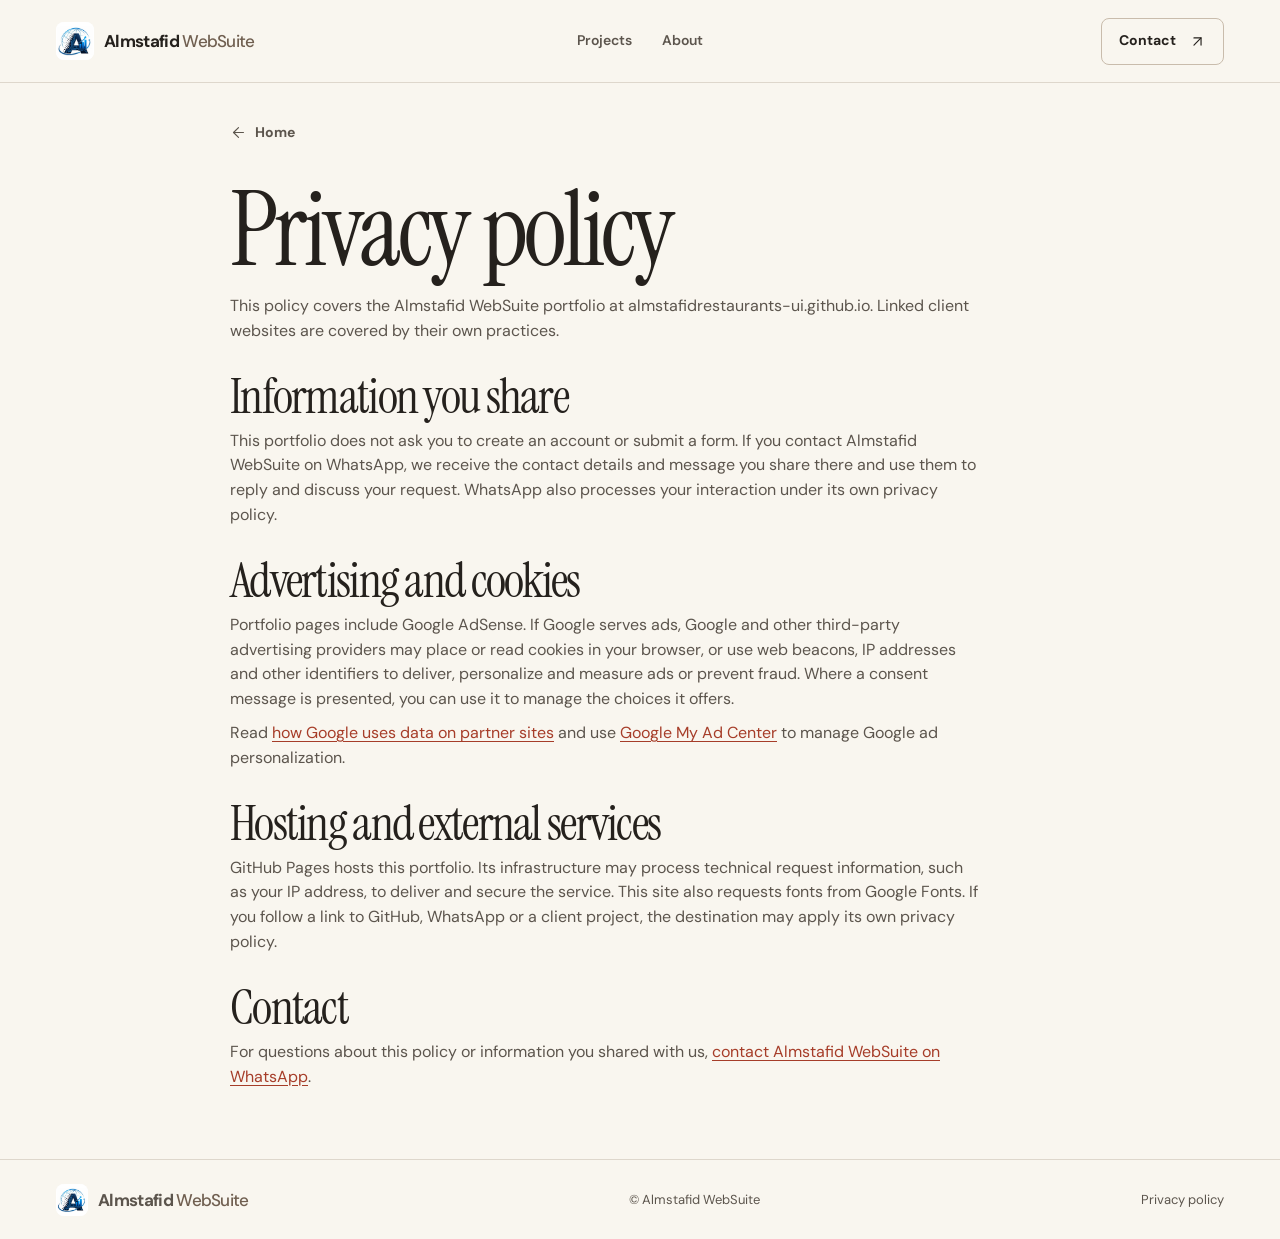
==== privacy.html @ ebfd68f0 "UPDATE" ====
<!doctype html>
<html lang="en">
<head>
  <meta charset="utf-8">
  <meta name="viewport" content="width=device-width, initial-scale=1">
  <title>Privacy policy | Almstafid WebSuite</title>
  <meta name="description" content="How the Almstafid WebSuite portfolio handles contact information, advertising and third-party services.">
  <meta name="theme-color" content="#f9f6ef">
  <link rel="canonical" href="https://almstafidrestaurants-ui.github.io/privacy.html">
  <meta property="og:title" content="Privacy policy | Almstafid WebSuite">
  <meta property="og:description" content="How the Almstafid WebSuite portfolio handles contact information, advertising and third-party services.">
  <meta property="og:image" content="https://almstafidrestaurants-ui.github.io/assets/jabal.webp">
  <link rel="icon" href="assets/logo.webp" type="image/webp">
  <link rel="preconnect" href="https://fonts.googleapis.com">
  <link rel="preconnect" href="https://fonts.gstatic.com" crossorigin>
  <link href="https://fonts.googleapis.com/css2?family=DM+Sans:wght@400;500;600;700&family=Instrument+Serif:ital@0;1&display=swap" rel="stylesheet">
  <link rel="stylesheet" href="assets/site.css">
  
</head>
<body>
<a class="skip" href="#main">Skip to content</a>
<header class="header"><div class="wrap head-inner">
  <a class="brand" href="index.html"><img src="assets/logo.webp" width="38" height="38" alt=""><span>Almstafid <strong>WebSuite</strong></span></a>
  <nav aria-label="Main navigation"><a href="index.html#work">Projects</a><a href="index.html#about">About</a></nav>
  <a class="button outline head-contact" href="index.html#contact">Contact <svg viewBox="0 0 24 24" width="22" height="22" fill="none" stroke="currentColor" stroke-width="1.65" stroke-linecap="round" stroke-linejoin="round" aria-hidden="true"><path d="M7 7h10v10"></path><path d="M7 17 17 7"></path></svg></a>
</div></header>
<main id="main">
<article class="policy wrap"><a class="back text-link" href="index.html"><svg viewBox="0 0 24 24" width="22" height="22" fill="none" stroke="currentColor" stroke-width="1.65" stroke-linecap="round" stroke-linejoin="round" aria-hidden="true"><path d="m12 19-7-7 7-7"></path><path d="M19 12H5"></path></svg> Home</a>
<h1>Privacy policy</h1><p>This policy covers the Almstafid WebSuite portfolio at almstafidrestaurants-ui.github.io. Linked client websites are covered by their own practices.</p>
<h2>Information you share</h2><p>This portfolio does not ask you to create an account or submit a form. If you contact Almstafid WebSuite on WhatsApp, we receive the contact details and message you share there and use them to reply and discuss your request. WhatsApp also processes your interaction under its own privacy policy.</p>
<h2>Advertising and cookies</h2><p>Portfolio pages include Google AdSense. If Google serves ads, Google and other third-party advertising providers may place or read cookies in your browser, or use web beacons, IP addresses and other identifiers to deliver, personalize and measure ads or prevent fraud. Where a consent message is presented, you can use it to manage the choices it offers.</p>
<p>Read <a href="https://policies.google.com/technologies/partner-sites">how Google uses data on partner sites</a> and use <a href="https://myadcenter.google.com/">Google My Ad Center</a> to manage Google ad personalization.</p>
<h2>Hosting and external services</h2><p>GitHub Pages hosts this portfolio. Its infrastructure may process technical request information, such as your IP address, to deliver and secure the service. This site also requests fonts from Google Fonts. If you follow a link to GitHub, WhatsApp or a client project, the destination may apply its own privacy policy.</p>
<h2>Contact</h2><p>For questions about this policy or information you shared with us, <a href="https://wa.me/96171918022">contact Almstafid WebSuite on WhatsApp</a>.</p></article></main>
<footer class="footer"><div class="wrap footer-inner">
  <a class="brand" href="index.html"><img src="assets/logo.webp" width="32" height="32" alt=""><span>Almstafid <strong>WebSuite</strong></span></a>
  <span>© Almstafid WebSuite</span><a href="privacy.html">Privacy policy</a>
</div></footer>
</body>
</html>
---- assets/site.css ----
:root {
  color-scheme: light;
  --paper: #f9f6ef;
  --white: #fffdfa;
  --ink: #25211d;
  --muted: #5c554d;
  --line: #ded7cc;
  --accent: #a63d29;
  --display: "Instrument Serif", Georgia, serif;
  --body: "DM Sans", system-ui, sans-serif;
}
*, *::before, *::after { box-sizing: border-box; }
html { scroll-behavior: smooth; }
body { margin: 0; background: var(--paper); color: var(--ink); font: 16px/1.55 var(--body); }
img { display: block; max-width: 100%; }
figure, h1, h2, h3, p { margin: 0; }
a { color: inherit; text-decoration: none; }
a:focus-visible, button:focus-visible { outline: 2px solid #a63d29; outline-offset: 4px; }
button { font: inherit; }
[hidden] { display: none !important; }
.skip { position: absolute; z-index: 9; left: 12px; top: 10px; transform: translateY(-160%); padding: 12px; background: var(--white); }
.skip:focus { transform: none; }
.sr-only { position: absolute; width: 1px; height: 1px; padding: 0; overflow: hidden; clip-path: inset(50%); white-space: nowrap; }
.wrap { width: min(1280px, calc(100% - 112px)); margin-inline: auto; }
.header { border-bottom: 1px solid var(--line); }
.head-inner { min-height: 82px; display: grid; grid-template-columns: 1fr auto 1fr; align-items: center; gap: 28px; }
.brand { display: inline-flex; align-items: center; gap: 10px; justify-self: start; font-size: 17px; font-weight: 700; white-space: nowrap; letter-spacing: -.04em; }
.brand img { object-fit: contain; border-radius: 8px; background: #fff; }
.brand strong { color: #705f50; font-weight: 500; }
nav { display: flex; gap: 30px; color: var(--muted); font-size: 14px; font-weight: 600; }
nav a:hover, .quiet:hover, .text-link:hover, .footer a:hover { color: var(--accent); }
.button { display: inline-flex; align-items: center; justify-content: center; gap: 13px; min-height: 47px; padding: 0 17px; border-radius: 8px; border: 1px solid transparent; font-size: 14px; font-weight: 700; transition: background .18s, color .18s; }
.button svg, .quiet svg, .text-link svg { width: 17px; height: 17px; flex: none; }
.outline { border-color: #c9bcac; }
.outline:hover { background: #f1e9da; }
.head-contact { justify-self: end; }
.primary { background: #302721; color: #fffaf2; }
.primary:hover { background: #554033; }
.quiet, .text-link { display: inline-flex; align-items: center; gap: 8px; font-weight: 700; font-size: 14px; }
.hero { display: grid; grid-template-columns: 1fr 1fr; align-items: center; gap: clamp(36px, 6vw, 95px); padding-block: 48px 64px; }
.hero-copy { padding-block: 15px 25px; }
.eyebrow { display: flex; gap: 9px; align-items: center; font-weight: 700; color: var(--accent); text-transform: uppercase; letter-spacing: .11em; font-size: 11px; }
.eyebrow span { background: currentColor; height: 6px; width: 6px; border-radius: 50%; }
h1, h2 { font-family: var(--display); font-weight: 400; line-height: .98; letter-spacing: -.035em; }
.hero h1 { font-size: clamp(63px, 7.4vw, 114px); margin: 19px 0 23px; }
h1 em { color: var(--accent); font-weight: 400; }
.hero-desc { max-width: 470px; font-size: clamp(16px, 1.4vw, 19px); color: var(--muted); line-height: 1.62; }
.hero-actions { display: flex; flex-wrap: wrap; align-items: center; gap: 19px; margin-top: 24px; }
.hero-photo { position: relative; height: clamp(340px, 39vw, 500px); overflow: hidden; border-radius: 13px; background: #362315; }
.hero-photo > img { width: 100%; height: 100%; object-fit: cover; object-position: 50% 55%; }
.hero-photo figcaption { position: absolute; left: 16px; right: 16px; bottom: 16px; display: flex; justify-content: space-between; align-items: center; gap: 10px; border: 1px solid #ffffff45; padding: 11px 13px 11px 16px; color: #fff8ed; background: #261a14de; border-radius: 9px; }
.hero-photo figcaption small, .hero-photo figcaption strong { display: block; }
.hero-photo figcaption small { font-size: 11px; color: #e9d9c7; }
.hero-photo figcaption strong { font-size: 17px; }
.hero-photo figcaption a { display: grid; place-items: center; width: 42px; height: 42px; border-radius: 50%; background: #f7eee3; color: #2e231e; flex: none; }
.hero-photo figcaption a:hover { background: #e9d1bb; }
.work { border-block: 1px solid var(--line); background: #f1ebe0; padding-block: 57px 68px; }
.section-head { display: flex; align-items: end; justify-content: space-between; gap: 23px; }
.section-head h2, .about h2, .contact h2 { font-size: clamp(48px, 5.8vw, 78px); margin-top: 10px; }
.section-head > p { max-width: 340px; color: var(--muted); padding-bottom: 3px; }
.filters { display: flex; flex-wrap: wrap; gap: 9px; margin: 25px 0 22px; }
.filters button { border: 1px solid #d0c5b6; border-radius: 30px; display: inline-flex; align-items: center; gap: 7px; min-height: 42px; padding: 6px 13px; background: transparent; color: #3c3129; font-size: 13px; font-weight: 600; cursor: pointer; }
.filters button svg { width: 16px; height: 16px; }
.filters button[aria-pressed="true"] { background: #302721; color: #fffaf2; border-color: #302721; }
.filters button:not([aria-pressed="true"]):hover { background: #e8ded0; }
.grid { display: grid; grid-template-columns: repeat(3, minmax(0, 1fr)); gap: 20px; margin-top: 22px; }
.card { display: flex; flex-direction: column; border: 1px solid #dcd1c2; border-radius: 12px; background: var(--white); overflow: hidden; }
.card-cover { display: flex; position: relative; height: clamp(170px, 17vw, 250px); overflow: hidden; background: #ddd0bb; }
.card-cover img { width: 100%; height: 100%; object-fit: cover; transition: transform .3s ease; }
.card-cover:hover img { transform: scale(1.04); }
.cover-icon { position: absolute; right: 12px; top: 12px; display: grid; place-items: center; width: 38px; height: 38px; border-radius: 10px; background: #fff7ed; color: #6a3527; }
.cover-icon svg { width: 19px; height: 19px; }
.art { align-items: center; justify-content: center; flex-direction: column; gap: 6px; background: radial-gradient(ellipse at 50% 0%, #6b5445, #33261f 85%); color: #fff0df; }
.art-restaurant { background: radial-gradient(ellipse at 30% 0%, #864d3e, #472a23 87%); }
.art-icon svg { width: 50px; height: 50px; stroke-width: 1.15; }
.art-name { font-family: var(--display); font-size: 36px; }
.art .cover-icon { display: none; }
.card-body { display: flex; flex: 1; flex-direction: column; align-items: flex-start; padding: 17px 18px 15px; }
.category { color: var(--accent); font-size: 11px; font-weight: 700; text-transform: uppercase; letter-spacing: .09em; }
.card h3 { font-family: var(--display); font-weight: 400; font-size: clamp(30px, 3vw, 40px); line-height: 1.05; margin: 4px 0 7px; }
.card h3 a:hover { color: var(--accent); }
.card p { color: var(--muted); font-size: 14px; line-height: 1.55; margin-bottom: 16px; }
.card-links { display: flex; align-items: center; width: 100%; gap: 6px; padding-top: 9px; border-top: 1px solid #e9e0d5; margin-top: auto; }
.card-links .text-link { margin-right: auto; }
.icon-link { display: grid; place-items: center; width: 40px; height: 40px; border-radius: 7px; border: 1px solid #e5dbcf; flex: none; }
.icon-link:hover { background: #f1e7d9; }
.icon-link svg { width: 17px; height: 17px; }
.about { display: grid; grid-template-columns: 1fr 1fr; gap: clamp(28px, 9vw, 126px); padding-block: 74px 62px; }
.about > div:last-child { color: var(--muted); font-size: 17px; align-self: end; }
.about > div:last-child p + p { margin-top: 12px; }
.contact { padding-bottom: 70px; }
.contact-inner { background: #352820; color: #fff8ed; border-radius: 13px; padding: 34px 37px; display: flex; align-items: center; justify-content: space-between; gap: 22px; }
.contact h2 { font-size: clamp(40px, 5vw, 68px); }
.contact p:not(.eyebrow) { color: #e8d9c7; margin-top: 10px; }
.contact .eyebrow { color: #efb8a1; }
.contact-button { background: #fff1dd; color: #38271f; flex: none; }
.contact-button:hover { background: #eaceac; }
.footer { border-top: 1px solid var(--line); }
.footer-inner { display: flex; align-items: center; justify-content: space-between; gap: 20px; min-height: 79px; color: var(--muted); font-size: 13px; }
.detail, .policy { padding-block: 39px 70px; }
.back { color: var(--muted); }
.detail-head { padding-block: 33px 28px; }
.detail h1, .policy h1 { font-size: clamp(56px, 9vw, 104px); margin: 10px 0 13px; }
.detail-visual { border-radius: 13px; overflow: hidden; background: #e2d2bc; }
.detail-visual img { width: 100%; height: clamp(260px, 45vw, 530px); object-fit: cover; }
.detail-content { display: grid; grid-template-columns: 1fr 1fr; gap: 36px; padding-top: 30px; }
.detail-content section { border-top: 1px solid var(--line); padding-top: 16px; }
.detail-content h2, .policy h2 { font-size: clamp(32px, 4vw, 49px); margin-bottom: 9px; }
.detail-content p, .policy p { color: var(--muted); max-width: 68ch; }
.policy { max-width: 820px; }
.policy h1 { margin-top: 30px; }
.policy h2 { margin-top: 28px; }
.policy p + p { margin-top: 9px; }
.policy p a { color: var(--accent); text-decoration: underline; text-underline-offset: 3px; }
@media (max-width: 1050px) {
 .wrap { width: calc(100% - 64px); }
 .hero { gap: 30px; }
 .hero h1 { font-size: clamp(54px, 8vw, 88px); }
 .grid { grid-template-columns: repeat(2, minmax(0, 1fr)); }
}
@media (max-width: 660px) {
 .wrap { width: calc(100% - 32px); }
 .head-inner { display: flex; min-height: 66px; gap: 9px; justify-content: space-between; }
 .brand { font-size: 15px; gap: 5px; }
 .brand img { width: 31px; height: 31px; }
 nav { gap: 10px; font-size: 12px; }
 .head-contact { min-height: 36px; padding: 0 7px; font-size: 12px; gap: 3px; }
 .head-contact svg { width: 13px; height: 13px; }
 .hero { grid-template-columns: 1fr; gap: 20px; padding-block: 27px 34px; }
 .hero-copy { padding: 0; }
 .hero h1 { font-size: clamp(55px, 11vw, 76px); margin-block: 12px; }
 .hero-actions { margin-top: 17px; gap: 14px; }
 .hero-photo { height: 285px; }
 .work { padding-block: 35px 42px; }
 .section-head, .contact-inner { flex-direction: column; align-items: flex-start; gap: 10px; }
 .filters { margin-block: 18px 14px; gap: 6px; }
 .filters button { font-size: 12px; min-height: 38px; padding-inline: 9px; }
 .filters button svg { width: 14px; height: 14px; }
 .grid, .about, .detail-content { grid-template-columns: 1fr; gap: 16px; }
 .card-cover { height: 205px; }
 .about { padding-block: 40px 30px; }
 .contact { padding-bottom: 39px; }
 .contact-inner { padding: 23px 19px; gap: 17px; }
 .footer-inner { flex-wrap: wrap; gap: 11px; padding-block: 14px; }
 .footer-inner > span { order: 3; width: 100%; }
 .detail, .policy { padding-block: 25px 40px; }
}
@media (prefers-reduced-motion: reduce) {
 html { scroll-behavior: auto; }
 *, *::before, *::after { transition: none !important; }
}
@media (max-width: 360px) {
 .head-inner { flex-wrap: wrap; padding-block: 8px; }
 .head-inner nav { width: 100%; order: 3; gap: 20px; padding-left: 36px; }
 .hero h1 { font-size: 49px; }
}
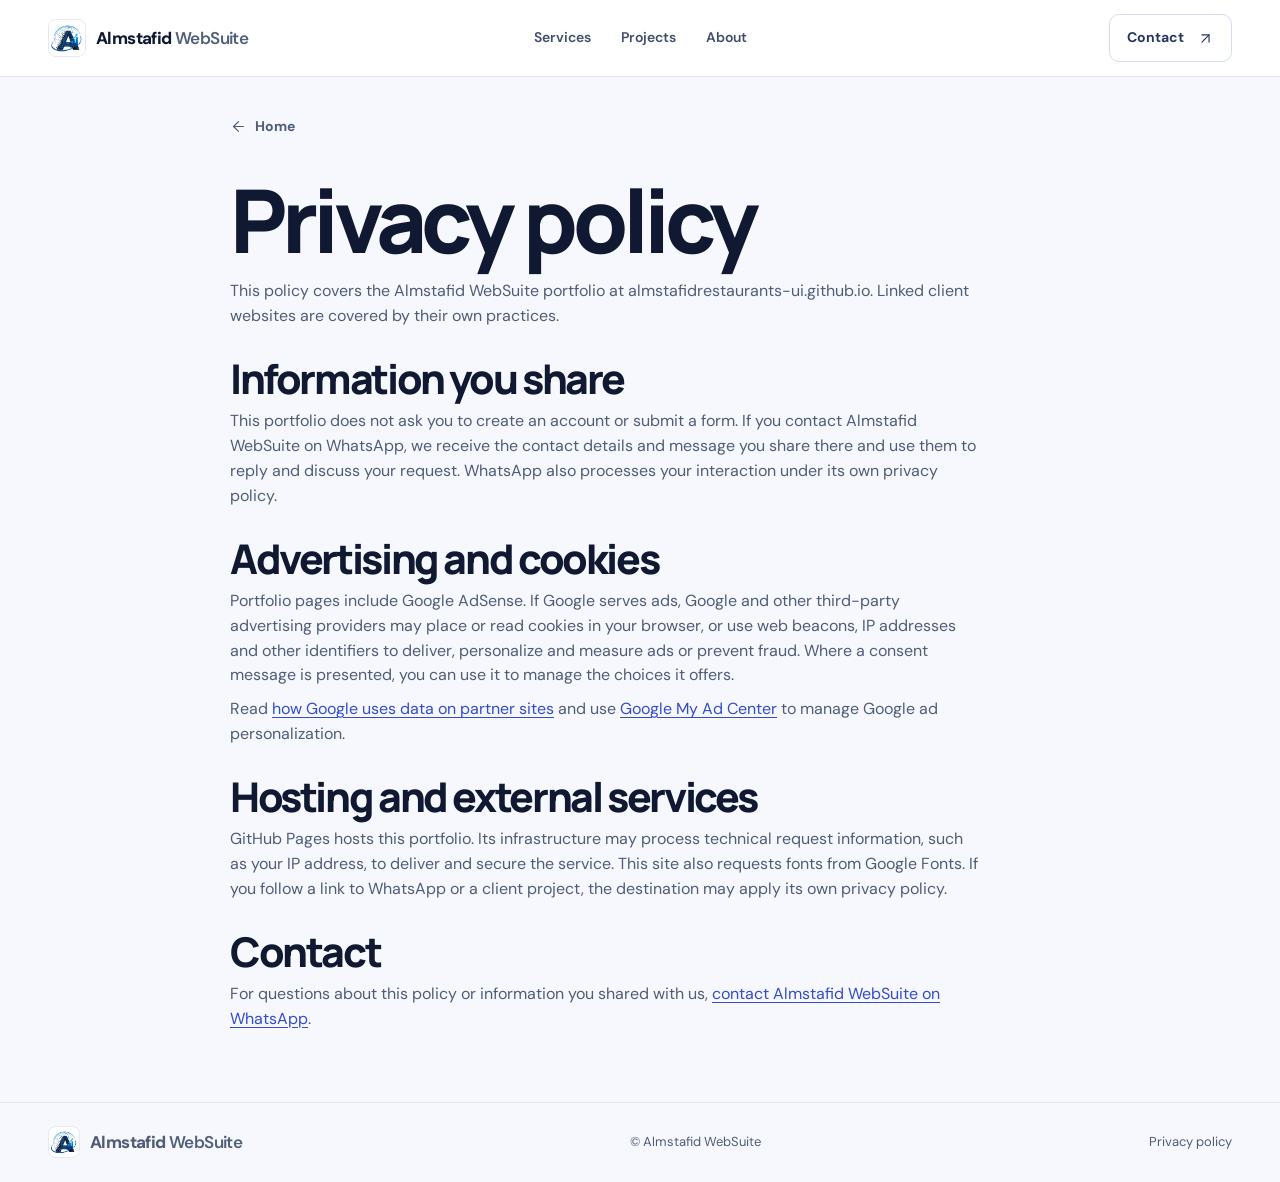
==== commit 51213ecf: "update" ====
--- a/privacy.html
+++ b/privacy.html
@@ -5,15 +5,15 @@
   <meta name="viewport" content="width=device-width, initial-scale=1">
   <title>Privacy policy | Almstafid WebSuite</title>
   <meta name="description" content="How the Almstafid WebSuite portfolio handles contact information, advertising and third-party services.">
-  <meta name="theme-color" content="#f9f6ef">
+  <meta name="theme-color" content="#f5f7ff">
   <link rel="canonical" href="https://almstafidrestaurants-ui.github.io/privacy.html">
   <meta property="og:title" content="Privacy policy | Almstafid WebSuite">
   <meta property="og:description" content="How the Almstafid WebSuite portfolio handles contact information, advertising and third-party services.">
-  <meta property="og:image" content="https://almstafidrestaurants-ui.github.io/assets/jabal.webp">
+  <meta property="og:image" content="https://almstafidrestaurants-ui.github.io/assets/logo.webp">
   <link rel="icon" href="assets/logo.webp" type="image/webp">
   <link rel="preconnect" href="https://fonts.googleapis.com">
   <link rel="preconnect" href="https://fonts.gstatic.com" crossorigin>
-  <link href="https://fonts.googleapis.com/css2?family=DM+Sans:wght@400;500;600;700&family=Instrument+Serif:ital@0;1&display=swap" rel="stylesheet">
+  <link href="https://fonts.googleapis.com/css2?family=DM+Sans:wght@400;500;600;700&family=Manrope:wght@400;500;600;700;800&display=swap" rel="stylesheet">
   <link rel="stylesheet" href="assets/site.css">
   
 </head>
@@ -21,7 +21,7 @@
 <a class="skip" href="#main">Skip to content</a>
 <header class="header"><div class="wrap head-inner">
   <a class="brand" href="index.html"><img src="assets/logo.webp" width="38" height="38" alt=""><span>Almstafid <strong>WebSuite</strong></span></a>
-  <nav aria-label="Main navigation"><a href="index.html#work">Projects</a><a href="index.html#about">About</a></nav>
+  <nav aria-label="Main navigation"><a href="index.html#services">Services</a><a href="index.html#work">Projects</a><a href="index.html#about">About</a></nav>
   <a class="button outline head-contact" href="index.html#contact">Contact <svg viewBox="0 0 24 24" width="22" height="22" fill="none" stroke="currentColor" stroke-width="1.65" stroke-linecap="round" stroke-linejoin="round" aria-hidden="true"><path d="M7 7h10v10"></path><path d="M7 17 17 7"></path></svg></a>
 </div></header>
 <main id="main">
@@ -30,7 +30,7 @@
 <h2>Information you share</h2><p>This portfolio does not ask you to create an account or submit a form. If you contact Almstafid WebSuite on WhatsApp, we receive the contact details and message you share there and use them to reply and discuss your request. WhatsApp also processes your interaction under its own privacy policy.</p>
 <h2>Advertising and cookies</h2><p>Portfolio pages include Google AdSense. If Google serves ads, Google and other third-party advertising providers may place or read cookies in your browser, or use web beacons, IP addresses and other identifiers to deliver, personalize and measure ads or prevent fraud. Where a consent message is presented, you can use it to manage the choices it offers.</p>
 <p>Read <a href="https://policies.google.com/technologies/partner-sites">how Google uses data on partner sites</a> and use <a href="https://myadcenter.google.com/">Google My Ad Center</a> to manage Google ad personalization.</p>
-<h2>Hosting and external services</h2><p>GitHub Pages hosts this portfolio. Its infrastructure may process technical request information, such as your IP address, to deliver and secure the service. This site also requests fonts from Google Fonts. If you follow a link to GitHub, WhatsApp or a client project, the destination may apply its own privacy policy.</p>
+<h2>Hosting and external services</h2><p>GitHub Pages hosts this portfolio. Its infrastructure may process technical request information, such as your IP address, to deliver and secure the service. This site also requests fonts from Google Fonts. If you follow a link to WhatsApp or a client project, the destination may apply its own privacy policy.</p>
 <h2>Contact</h2><p>For questions about this policy or information you shared with us, <a href="https://wa.me/96171918022">contact Almstafid WebSuite on WhatsApp</a>.</p></article></main>
 <footer class="footer"><div class="wrap footer-inner">
   <a class="brand" href="index.html"><img src="assets/logo.webp" width="32" height="32" alt=""><span>Almstafid <strong>WebSuite</strong></span></a>
--- a/assets/site.css
+++ b/assets/site.css
@@ -154,3 +154,154 @@
  .head-inner nav { width: 100%; order: 3; gap: 20px; padding-left: 36px; }
  .hero h1 { font-size: 49px; }
 }
+
+.services { padding-block: 0 60px; }
+.services h2 { font-size: clamp(48px, 5.8vw, 78px); margin-bottom: 22px; }
+.services-grid { display: grid; grid-template-columns: repeat(3, minmax(0, 1fr)); gap: 20px; }
+.service-card { background: var(--white); border: 1px solid var(--line); border-radius: 12px; padding: 22px; }
+.service-icon { display: grid; width: 44px; height: 44px; place-items: center; border-radius: 9px; background: #f4e5d7; color: var(--accent); }
+.service-card h3 { margin: 12px 0 6px; font-family: var(--display); font-size: clamp(29px, 3vw, 40px); font-weight: 400; line-height: 1.06; }
+.service-card p { color: var(--muted); font-size: 14px; }
+@media (max-width: 660px) {
+  .services { padding-bottom: 38px; }
+  .services-grid { grid-template-columns: 1fr; gap: 12px; }
+}
+@media (max-width: 440px) {
+  .head-inner { flex-wrap: wrap; padding-block: 8px; }
+  .head-inner nav { width: 100%; order: 3; gap: 20px; padding-left: 36px; }
+}
+
+/* Studio identity */
+:root {
+  --paper: #f6f8fd;
+  --white: #fff;
+  --ink: #111932;
+  --muted: #515d77;
+  --line: #dfe5f3;
+  --accent: #344ccf;
+  --display: "Manrope", system-ui, sans-serif;
+}
+body { background: var(--paper); }
+a:focus-visible, button:focus-visible { outline-color: #4b62e9; }
+.wrap { width: min(1240px, calc(100% - 96px)); }
+.header { background: #fff; }
+.head-inner { min-height: 76px; }
+.brand { font-weight: 800; letter-spacing: -.035em; }
+.brand strong { color: #52617b; font-weight: 600; }
+.brand img { border: 1px solid #e5e9f4; }
+nav { color: #414d69; }
+.button { min-height: 48px; border-radius: 10px; }
+.outline { border-color: #d5ddf0; color: #263763; background: #fff; }
+.outline:hover { background: #eff3ff; }
+.primary { background: #344ccf; color: #fff; box-shadow: 0 8px 18px #344ccf23; }
+.primary:hover { background: #263cb5; }
+.hero { grid-template-columns: minmax(0,1fr) minmax(0,1.05fr); gap: clamp(28px,5vw,78px); padding-block: 42px 62px; }
+.hero-copy { padding-block: 8px 16px; }
+.eyebrow { font-size: 11px; letter-spacing: .14em; }
+.eyebrow span { width: 7px; height: 7px; box-shadow: 0 0 0 4px #dfe6ff; margin-left: 4px; }
+h1,h2 { font-weight: 800; line-height: 1.06; letter-spacing: -.058em; }
+.hero h1 { font-size: clamp(48px,5.45vw,80px); margin-block: 18px; }
+h1 em { color: #344ccf; font-style: normal; font-weight: inherit; }
+.hero-desc { font-size: clamp(16px,1.45vw,19px); }
+.hero-photo { height: auto; aspect-ratio: 1.17; border-radius: 24px; border: 1px solid #303f82; background: #17245f; box-shadow: 0 22px 55px #17245f26; }
+.hero-photo > img { object-position: 50% 50%; }
+.services { padding-bottom: 61px; }
+.services h2,.section-head h2,.about h2,.contact h2 { font-size: clamp(34px,4.1vw,58px); }
+.services h2 { margin-bottom: 19px; }
+.service-card { padding: 24px; border-radius: 16px; box-shadow: 0 8px 24px #1f367006; }
+.service-icon { color: #354ac8; background: #e9eeff; border-radius: 12px; }
+.service-card:nth-child(2) .service-icon { color: #007968; background: #e2f6f0; }
+.service-card:nth-child(3) .service-icon { color: #6c35b4; background: #f0e9fc; }
+.service-card h3 { font: 800 clamp(19px,1.7vw,25px)/1.25 var(--display); letter-spacing: -.035em; }
+.service-card p { font-size: 15px; }
+.work { background: #edf1fb; padding-block: 58px 68px; }
+.filters button { border-color: #d1daef; background: #f7f9ff; color: #31405f; }
+.filters button[aria-pressed="true"] { background: #243aab; border-color: #243aab; color: #fff; }
+.filters button:not([aria-pressed="true"]):hover { background: #e0e8ff; }
+.card { border-color: #dbe3f2; border-radius: 16px; box-shadow: 0 8px 24px #233b7010; }
+.card-cover { background: #dce5fb; height: clamp(170px,17vw,240px); }
+.card-cover.with-photo { padding: 23px 23px 0; align-items: flex-end; }
+.card-cover.with-photo img { height: calc(100% - 14px); border-radius: 0; object-fit: cover; }
+.card-cover.with-photo::before { content: "•••"; position: absolute; top: 23px; left: 23px; right: 23px; height: 15px; padding-left: 8px; font-size: 10px; letter-spacing: 2px; line-height: 15px; color: #6477a0; background: #f9fbff; border-radius: 8px 8px 0 0; z-index: 1; }
+.card-cover.with-photo:hover img { transform: none; filter: brightness(1.06); }
+.card[data-category="Shop"] .with-photo { background: #e7dff8; }
+.card[data-category="Café"] .with-photo { background: #d3eae9; }
+.cover-icon { background: #fff; color: #344ccf; border: 1px solid #dce4f4; z-index: 2; }
+.art { background: radial-gradient(ellipse at 40% 15%, #4158ac, #172853 85%); color: #eef3ff; }
+.art-restaurant { background: radial-gradient(ellipse at 30% 15%, #6244aa, #29224f 87%); }
+.art-name { font-size: clamp(20px,2.4vw,30px); font-weight: 800; letter-spacing: -.035em; }
+.card h3 { font: 800 clamp(21px,2vw,28px)/1.2 var(--display); letter-spacing: -.035em; }
+.card-links { border-color: #e6ebf6; }
+.icon-link { border-color: #dde5f4; }
+.icon-link:hover { background: #e8eeff; }
+.about { align-items: start; }
+.contact-inner { background: radial-gradient(ellipse at 90% 5%, #354dc4, #1b285c 70%); color: #fff; border-radius: 20px; padding: 36px; }
+.contact p:not(.eyebrow) { color: #dbe4ff; }
+.contact .eyebrow { color: #d7e0ff; }
+.contact .eyebrow span { box-shadow: 0 0 0 4px #ffffff26; }
+.contact-button { background: #fff; color: #243aab; }
+.contact-button:hover { background: #e4ecff; }
+.detail h1,.policy h1 { font-size: clamp(42px,7vw,88px); }
+.detail-content h2,.policy h2 { font-size: clamp(26px,3.2vw,42px); }
+.detail-visual { background: #e3eafd; }
+.detail-visual img { object-position: center; }
+@media (max-width: 960px) {
+ .wrap { width: calc(100% - 56px); }
+ .hero h1 { font-size: clamp(38px,6vw,57px); }
+}
+@media (max-width: 660px) {
+ .wrap { width: calc(100% - 32px); }
+ .hero { grid-template-columns: 1fr; padding-block: 25px 38px; gap: 21px; }
+ .hero h1 { font-size: clamp(38px,9.5vw,58px); }
+ .hero-break { display: none; }
+ .hero-photo { height: auto; aspect-ratio: 1.27; border-radius: 17px; }
+ .services { padding-bottom: 40px; }
+ .work { padding-block: 37px 45px; }
+ .card-cover { height: 205px; }
+ .contact-inner { padding: 24px 19px; }
+}
+
+.detail-visual figcaption {
+  padding: 8px 14px;
+  color: var(--muted);
+  font-size: 13px;
+}
+
+.logo-cover {
+  --logo-bg: #f5f5fc;
+  display: grid;
+  place-items: center;
+  padding: 24px;
+  background: var(--logo-bg);
+  isolation: isolate;
+}
+.logo-cover img {
+  width: min(100%, 245px);
+  height: min(100%, 140px);
+  object-fit: contain;
+}
+.card-cover.logo-cover:hover img { transform: scale(1.035); }
+.logo-bys { --logo-bg: #08080a; }
+.logo-crepe { --logo-bg: #fcf2e9; }
+.logo-liwan { --logo-bg: #211a19; }
+.logo-jabal { --logo-bg: #251c18; }
+.logo-gm { --logo-bg: #2b201a; }
+.logo-brew { --logo-bg: #1d2c20; }
+.logo-sip { --logo-bg: #8c6759; }
+.logo-done { --logo-bg: #f7eee2; }
+.logo-amir { --logo-bg: #261c24; }
+.logo-jalal { --logo-bg: #fff9e9; }
+.logo-yalla { --logo-bg: #def5ee; color: #086757; }
+.logo-taste { --logo-bg: #fceadf; color: #942c21; }
+.project-wordmark { display: inline-flex; align-items: center; justify-content: center; gap: 12px; font: 800 clamp(25px, 3.5vw, 43px)/1.05 var(--display); letter-spacing: -.055em; }
+.project-wordmark svg { width: 1em; height: 1em; flex: none; }
+.project-logo-detail { min-height: clamp(220px, 35vw, 380px); }
+.project-logo-detail img { width: min(100%, 400px); height: clamp(145px, 24vw, 275px); }
+.project-logo-detail .project-wordmark { font-size: clamp(40px, 8vw, 100px); }
+
+.logo-yalla { --logo-bg: #e9effc; }
+.logo-taste { --logo-bg: #100e0c; }
+.logo-jabal { --logo-bg: #2a1419; }
+.logo-crepe { --logo-bg: #f5f5f5; }
+.card-cover.logo-bys, .card-cover.logo-taste { padding: 8px 24px; }
+.card-cover.logo-bys img, .card-cover.logo-taste img { height: 100%; max-height: 195px; }
